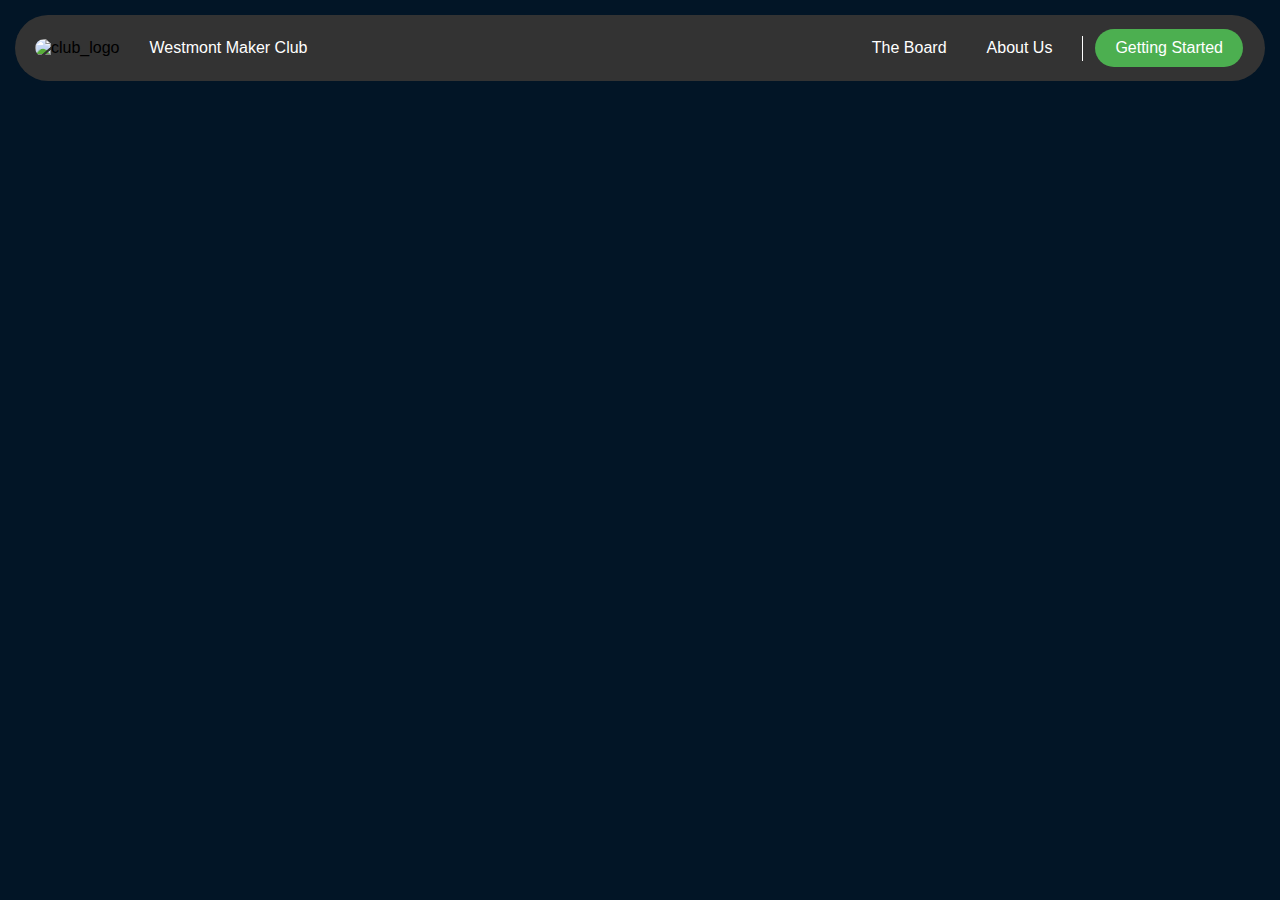
==== theBoard.html @ 5e8e6456 "Add files via upload" ====
<!DOCTYPE html>
<html lang="en">
<head>
    <meta charset="UTF-8">
    <meta name="viewport" content="width=device-width, initial-scale=1.0">
    <link rel="stylesheet" href="styles.css">
    <title>Document</title>
</head>
<body>
    <div class="navbar">
        <div class="mc_logo">
                <img src="images/mc_logo.png" alt="club_logo">
        </div>
        <a href="#home">Westmont Maker Club</a>
        <div class="navbar-right">
            <a href="theBoard.html">The Board</a>
            <a href="#about">About Us</a>
            <div class="vertical-line"></div>
            <button class="get-started-btn">Getting Started</button>
        </div>
    </div>
</body>
</html>
---- styles.css ----
body {
    font-family: "Work Sans", sans-serif;
    font-optical-sizing: auto;
    font-style: normal;
    background-color: rgb(2, 21, 38);
    margin: 0;
    padding: 0;
    box-sizing: border-box;
}

.navbar {
    overflow: hidden;
    background-color: #333;
    position: relative;
    padding: 10px 20px;
    border-radius: 50px;
    display: flex;
    justify-content: space-between;
    align-items: center;
    margin-top: 15px;
    margin-right: 15px;
    margin-left: 15px;
}

.mc_logo {
    display: flex;
    align-items: center;
    margin-right: 10px;
}

.mc_logo img {
    max-height: 50px; /* Adjust to fit the navbar's height */
    max-width: 100%; /* Ensure the image scales within the container */
    height: auto;
    border-radius: 50px;
}

.navbar a {
    color: white;
    text-align: center;
    padding: 14px 20px;
    text-decoration: none;
}

.navbar a:hover {
    color: #333;
    background-color: rgb(138, 147, 156);
}

.navbar .navbar-right {
    display: flex;
    align-items: center;
}

.navbar-right {
    display: flex;
    align-items: center;
    margin-left: auto; /* Ensure it aligns to the right */
}

.vertical-line {
    border-left: 1px solid white;
    height: 25px;
    margin: 0 10px;
}

.get-started-btn {
    background-color: #4CAF50; 
    color: white; 
    padding: 10px 20px; 
    text-align: center; 
    text-decoration: none; 
    display: inline-block; 
    font-size: 16px; 
    border-radius: 25px; 
    border: none; 
    cursor: pointer; 
    margin: 4px 2px;
}

.get-started-btn:hover {
    background-color: #45a049;
}

.hero-tag {
    margin-top: 300px;
    padding: 20px;
    text-align: center;
    font-size: 20px;
    color: aliceblue;
}


.hero-tag h1 {
    margin: 0;
    padding: 20px;
    font-size: 2em; /* Adjust as needed */
}

.phrase {
    margin-top: 100px;
    padding: 20px;
    text-align: center;
    font-size: 1.5em;
    color: aliceblue;
    font-weight: normal;
}

.order-now {
    background-color: #4CAF50; 
    color: white; 
    padding: 10px 20px;
    text-align: center; 
    text-decoration: none; 
    display: inline-block; 
    font-size: 16px; 
    border-radius: 25px; 
    border: none; 
    cursor: pointer; 
}

.order-now:hover {
    background-color: #ddd;
    color: black;
}

.image-container {
    display: flex;
    justify-content: space-between; 
    align-items: center;
    flex-wrap: nowrap; 
    padding: 20px;
    box-sizing: border-box;
    overflow-x: auto; 
    background-color: rgb(8, 131, 149);
}

.image-wrapper {
    flex-basis: 30%;
    max-height: 500px;
    margin: 10px;
    border-radius: 20px;
    box-shadow: 0 4px 8px rgba(0, 0, 0, 0.2);
    overflow: hidden;
    display: flex;
    align-items: center;
    justify-content: center;
}

.widget {
    width: 100%; 
    height: 100%; 
    object-fit: contain;
}

.card-container {
    display: grid;
    grid-template-columns: repeat(2, 1fr);
    gap: 20px;
    padding: 20px;
    box-sizing: border-box;
}

.card-v14 {
    display: flex;
    flex-direction: column;
    background-color: #333;
    box-shadow: 0 0 0 1px hsla(230, 13%, 9%, 0.05),
                0 0.3px 0.4px hsla(230, 13%, 9%, 0.02),
                0 0.9px 1.5px hsla(230, 13%, 9%, 0.045),
                0 3.5px 6px hsla(230, 13%, 9%, 0.09);
    border-radius: 0.375em;
    padding: 1rem;
    color: white;
    text-decoration: none;
    transition: 0.3s;
}

.card-v14:hover {
    box-shadow: 0 0 0 1px hsla(230, 13%, 9%, 0.05),
                0 0.9px 1.25px hsla(230, 13%, 9%, 0.025),
                0 3px 5px hsla(230, 13%, 9%, 0.05),
                0 12px 20px hsla(230, 13%, 9%, 0.09);
}

.card-v14__icon-wrapper {
    display: flex;
    align-items: center;
    justify-content: center;
    margin-bottom: 1rem;
    width: 50px;
    height: 50px;
    border-radius: 50%;
    background-color: hsla(342, 89%, 48%, 0.2);
}

.card-v14__icon {
    --size: 24px;
    color: hsl(342, 89%, 48%);
}

.card-v14__description,
.card-v14__link {
    font-size: 0.9375rem;
}

.card-v14__description {
    color: white;
    line-height: 1.58;
    margin: 0.75rem 0 1rem;
}

.card-v14__link {
    text-align: right;
    margin-top: auto;
    color: hsl(250, 84%, 54%);
}

.trust {
    justify-content: center;
    text-align: center;
    padding: 40px;
    color: white;
}

.custreviews {
    justify-content: center;
    text-align: center;
    padding: 40px;
    color: white;
}

.review-widget-container {
    display: flex;
    justify-content: center;
    align-items: center;
    margin: 20px;
    background-color: rgb(8, 131, 149); /* Adjust as needed */
}

.review-widget {
    margin-top: 50px;
    width: 300px;
    height: 300px; /* Increased height to accommodate text and image */
    position: relative;
    border-radius: 8px;
    text-align: center;
    align-items: center;
    justify-content: center;
}

.review {
    margin: 0 auto; /* Center horizontally */
    position: absolute;
    width: 100%; /* Adjust width to be relative to the container */
    max-width: 500px; /* Ensure it doesn't exceed a maximum width */
    height: 200px;
    opacity: 0;
    animation: fadeInOut 9s infinite;
    text-align: center;
    background-color: #333;
    padding: 20px 10px;
    border-radius: 8px;
    color: white;
    display: flex;
    flex-direction: column;
    justify-content: center;
    align-items: center;
}

.review img.review-image {
    width: 50px;
    height: 50px;
    border-radius: 50%;
    margin-bottom: 10px;
}

.review p {
    margin: 0;
    padding: 0 10px; /* Add padding to center text properly */
}

#review1 {
    animation-delay: 0s;
}

#review2 {
    animation-delay: 3s;
}

#review3 {
    animation-delay: 6s;
}

@keyframes fadeInOut {
    0%, 33.33%, 100% { opacity: 0; }
    11.11%, 22.22% { opacity: 1; }
}

.container {
    position: relative;
    width: 100%;
    text-align: center;
}

.border {
    margin: 0 auto;
    height: 800px;
    width: 1px;
    background-color: #fefcfc;
}

.text-left, .text-right, .textdl, .textdr, .textddl {
    position: absolute;
    max-width: 400px;
    color: aliceblue;
    font-size: 25px;
}


.text-left {
    top: 5%;
    left: 10%;
}


.text-right {
    top: 22%;
    right: 10%;
}


.textdl {
    top: 37%;
    left: 10%;
}


.textdr {
    top: 52%;
    right: 10%;
}


.textddl {
    top: 75%;
    left: 10%;
}


.n1, .n2, .n3, .n4, .n5 {
    position: absolute;
    max-width: 400px;
    color: aliceblue;
    font-size: 100px;
}

.n1 {
    top: 3.9%;
    left: 5%;
}


.n2 {
    top: 21%;
    right: 5%;
}


.n3 {
    top: 36%;
    left: 5%;
}


.n4 {
    top: 51%;
    right: 5%;
}


.n5 {
    top: 73%;
    left: 5%;
}

@media only screen and (max-width: 600px) {
    .navbar {
      margin: 10px 5px 0px 5px;
    }
  
    .content {
      padding: 0px;
      width: 300px;
    }
  
    .content h1 {
      font-size: 40px;
    }
  
    .nav-links {
      display: none;
    }
  
    header {
      display: none;
    }
  
    .sponsors {
      flex-direction: column;
      gap: 10px;
    }
  }
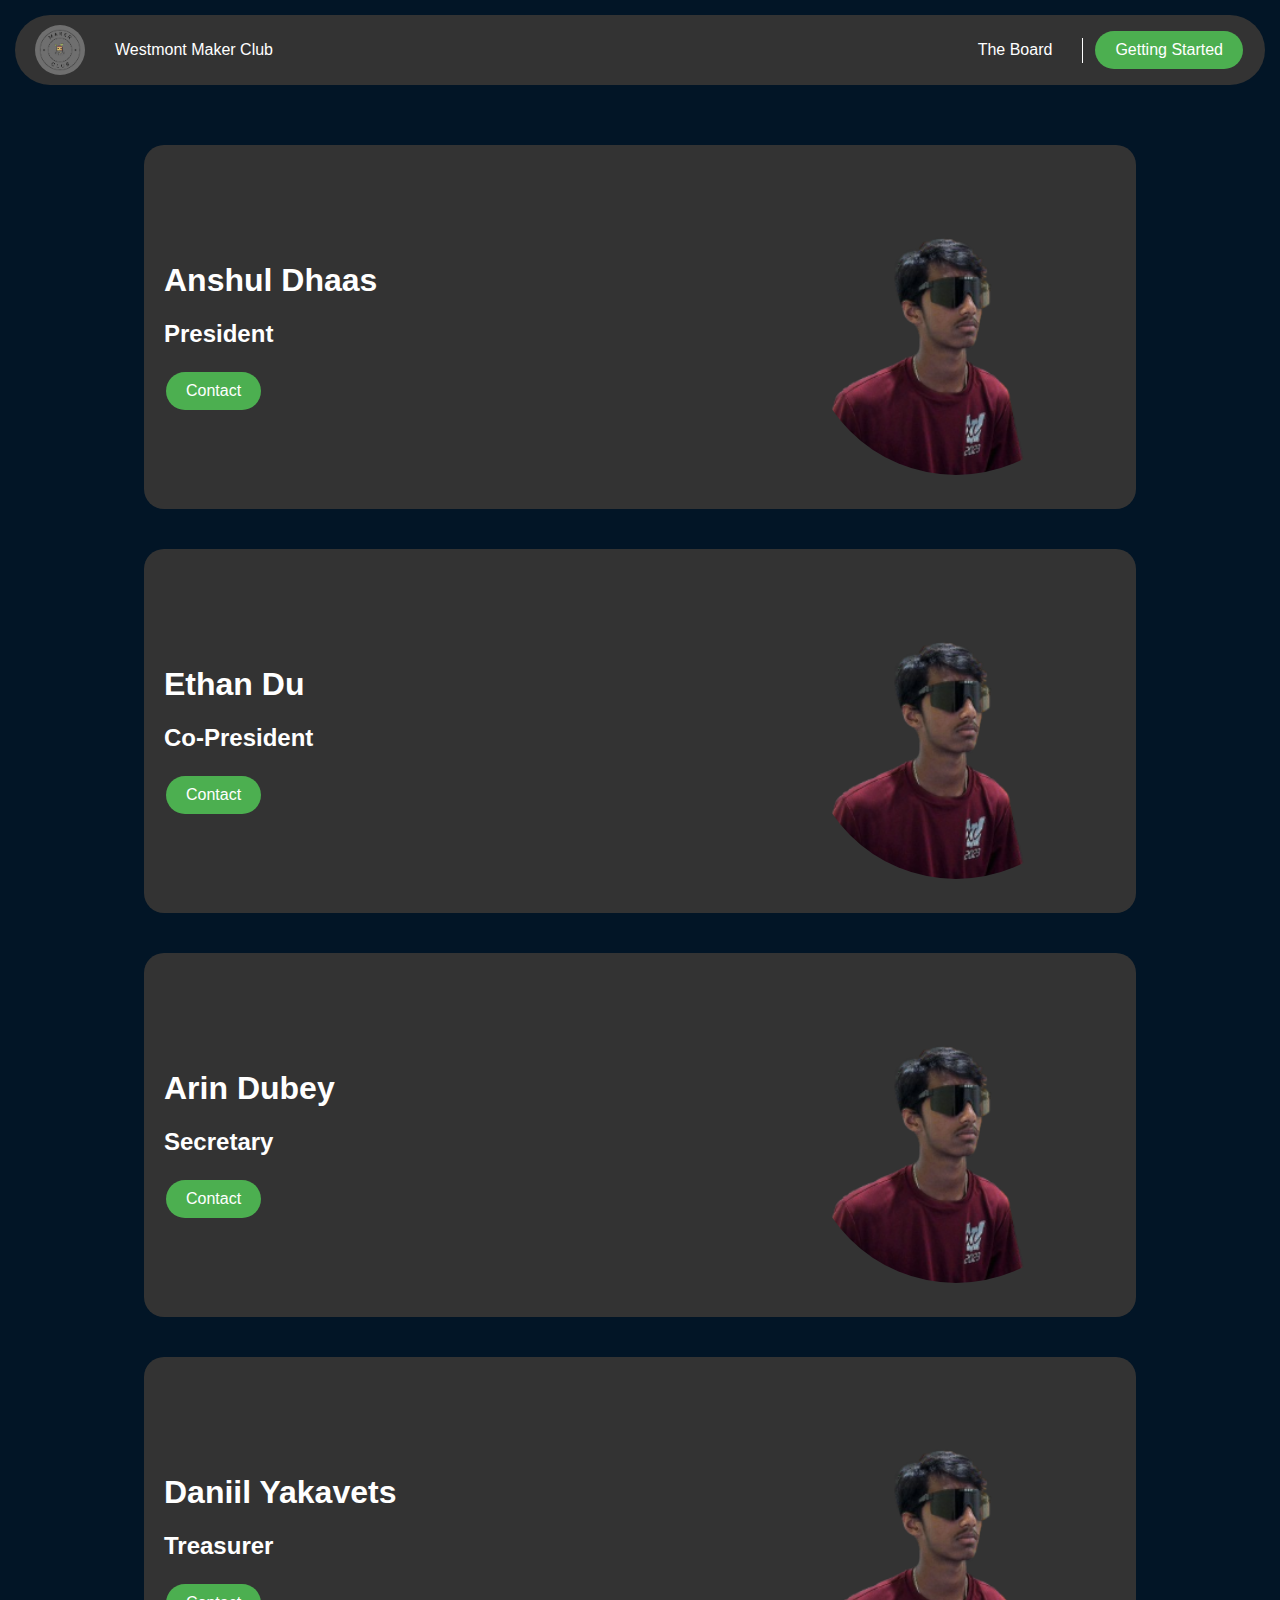
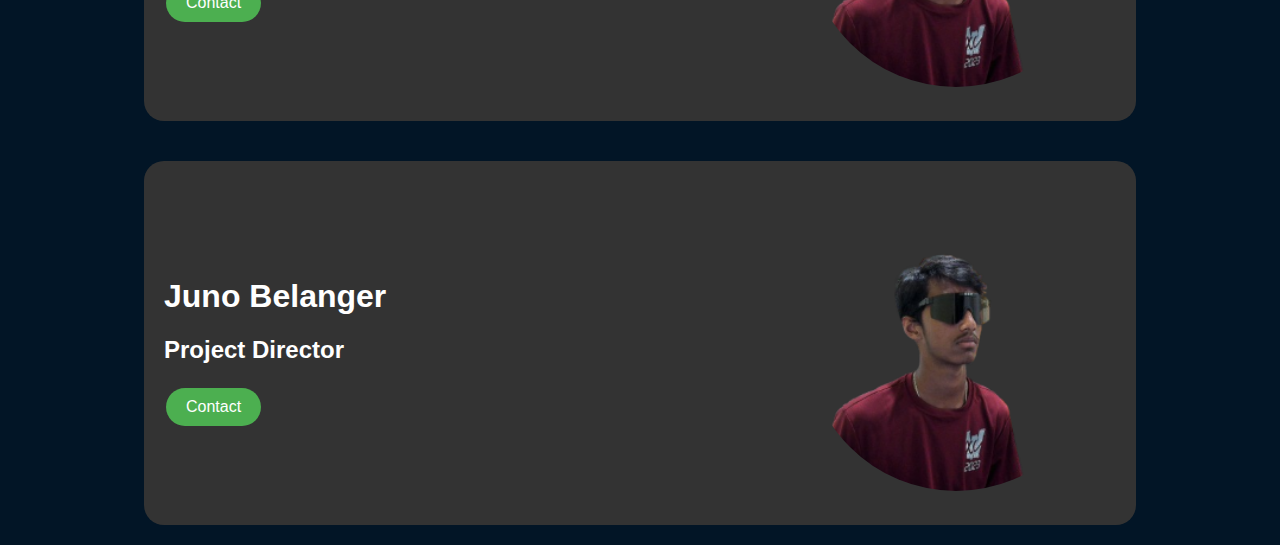
==== commit 1eeaa804: "final" ====
--- a/theBoard.html
+++ b/theBoard.html
@@ -4,20 +4,74 @@
     <meta charset="UTF-8">
     <meta name="viewport" content="width=device-width, initial-scale=1.0">
     <link rel="stylesheet" href="styles.css">
-    <title>Document</title>
+    <title>Contact Us</title>
+    <link rel="icon" type="image/png" href="images/mc_logo.png">
 </head>
 <body>
     <div class="navbar">
         <div class="mc_logo">
                 <img src="images/mc_logo.png" alt="club_logo">
         </div>
-        <a href="#home">Westmont Maker Club</a>
+        <a href="index.html">Westmont Maker Club</a>
         <div class="navbar-right">
             <a href="theBoard.html">The Board</a>
-            <a href="#about">About Us</a>
             <div class="vertical-line"></div>
-            <button class="get-started-btn">Getting Started</button>
+            <button onclick="openNewTab()" class="get-started-btn">Getting Started</button>
         </div>
     </div>
+    <div id="popup">Email copied to clipboard!</div>
+    <div class="memberContainer">
+        <div class="member">
+            <div class="memberDescription">
+                <h1>Anshul Dhaas</h1>
+                <h2>President</h2>
+                <button onclick="copyEmail1()">Contact</button>
+            </div>
+            <div class="profImg">
+                <img src="images/WIN_20240809_17_24_12_Pro-removebg-preview.png" alt="test">
+            </div>
+        </div>
+        <div class="member">
+            <div class="memberDescription">
+                <h1>Ethan Du</h1>
+                <h2>Co-President</h2>
+                <button onclick="copyEmail2()">Contact</button>
+            </div>
+            <div class="profImg">
+                <img src="images/WIN_20240809_17_24_12_Pro-removebg-preview.png" alt="test">
+            </div>
+        </div>
+        <div class="member">
+            <div class="memberDescription">
+                <h1>Arin Dubey</h1>
+                <h2>Secretary</h2>
+                <button onclick="copyEmail3()">Contact</button>
+            </div>
+            <div class="profImg">
+                <img src="images/WIN_20240809_17_24_12_Pro-removebg-preview.png" alt="test">
+            </div>
+        </div>
+        <div class="member">
+            <div class="memberDescription">
+                <h1>Daniil Yakavets</h1>
+                <h2>Treasurer</h2>
+                <button onclick="copyEmail4()">Contact</button>
+            </div>
+            <div class="profImg">
+                <img src="images/WIN_20240809_17_24_12_Pro-removebg-preview.png" alt="test">
+            </div>
+        </div>
+        <div class="member">
+            <div class="memberDescription">
+                <h1>Juno Belanger</h1>
+                <h2>Project Director</h2>
+                <button onclick="copyEmail5()">Contact</button>
+            </div>
+            <div class="profImg">
+                <img src="images/WIN_20240809_17_24_12_Pro-removebg-preview.png" alt="test">
+            </div>
+        </div>
+    </div>
+    <script src="contact.js"></script>
 </body>
 </html>--- a/styles.css
+++ b/styles.css
@@ -382,6 +382,93 @@
 .n5 {
     top: 73%;
     left: 5%;
+}
+
+.memberContainer {
+    justify-content: center;
+    align-items: center;
+    flex-wrap: wrap;
+    gap: 20px;
+    padding: 20px;
+    box-sizing: border-box;
+    background-color: rgb(2,21,38);
+}
+
+.member {
+    display: flex; /* Changed from block to flex */
+    justify-content: space-between; /* Ensure content is spread out */
+    align-items: center;
+    flex-wrap: wrap;
+    gap: 20px;
+    padding: 20px;
+    box-sizing: border-box;
+    background-color: #333;
+    margin-left: 10%;
+    margin-right: 10%;
+    border-radius: 20px;
+    margin-top: 40px;
+}
+
+.memberDescription {
+    display: inline-block;
+    text-align: left; /* Adjusted text alignment */
+}
+
+.member h1, h2 {
+    color: white;
+}
+
+.profImg {
+    margin-left: auto; /* This pushes the image to the far right */
+}
+
+.profImg img {
+    width: 300px;
+    height: 300px;
+    border-radius: 50%;
+    margin: 10px;
+    object-fit: cover;
+}
+
+.member button {
+    background-color: #4CAF50; 
+    color: white; 
+    padding: 10px 20px; 
+    text-align: center; 
+    text-decoration: none; 
+    display: inline-block; 
+    font-size: 16px; 
+    border-radius: 25px; 
+    border: none; 
+    cursor: pointer; 
+    margin: 4px 2px;
+}
+
+#popup {
+    visibility: hidden;
+    width: 50%;
+    background-color: rgb(12,131,149);
+    color: #fff;
+    text-align: center;
+    border-radius: 5px;
+    padding: 10px;
+    position: fixed;
+    z-index: 1;
+    bottom: 30px;
+    right: 30px;
+    font-size: 16px;
+}
+
+#popup.show {
+    visibility: visible;
+    animation: fadeInOut 3s ease-in-out;
+}
+
+@keyframes fadeInOut {
+    0% { opacity: 0; }
+    10% { opacity: 1; }
+    90% { opacity: 1; }
+    100% { opacity: 0; }
 }
 
 @media only screen and (max-width: 600px) {
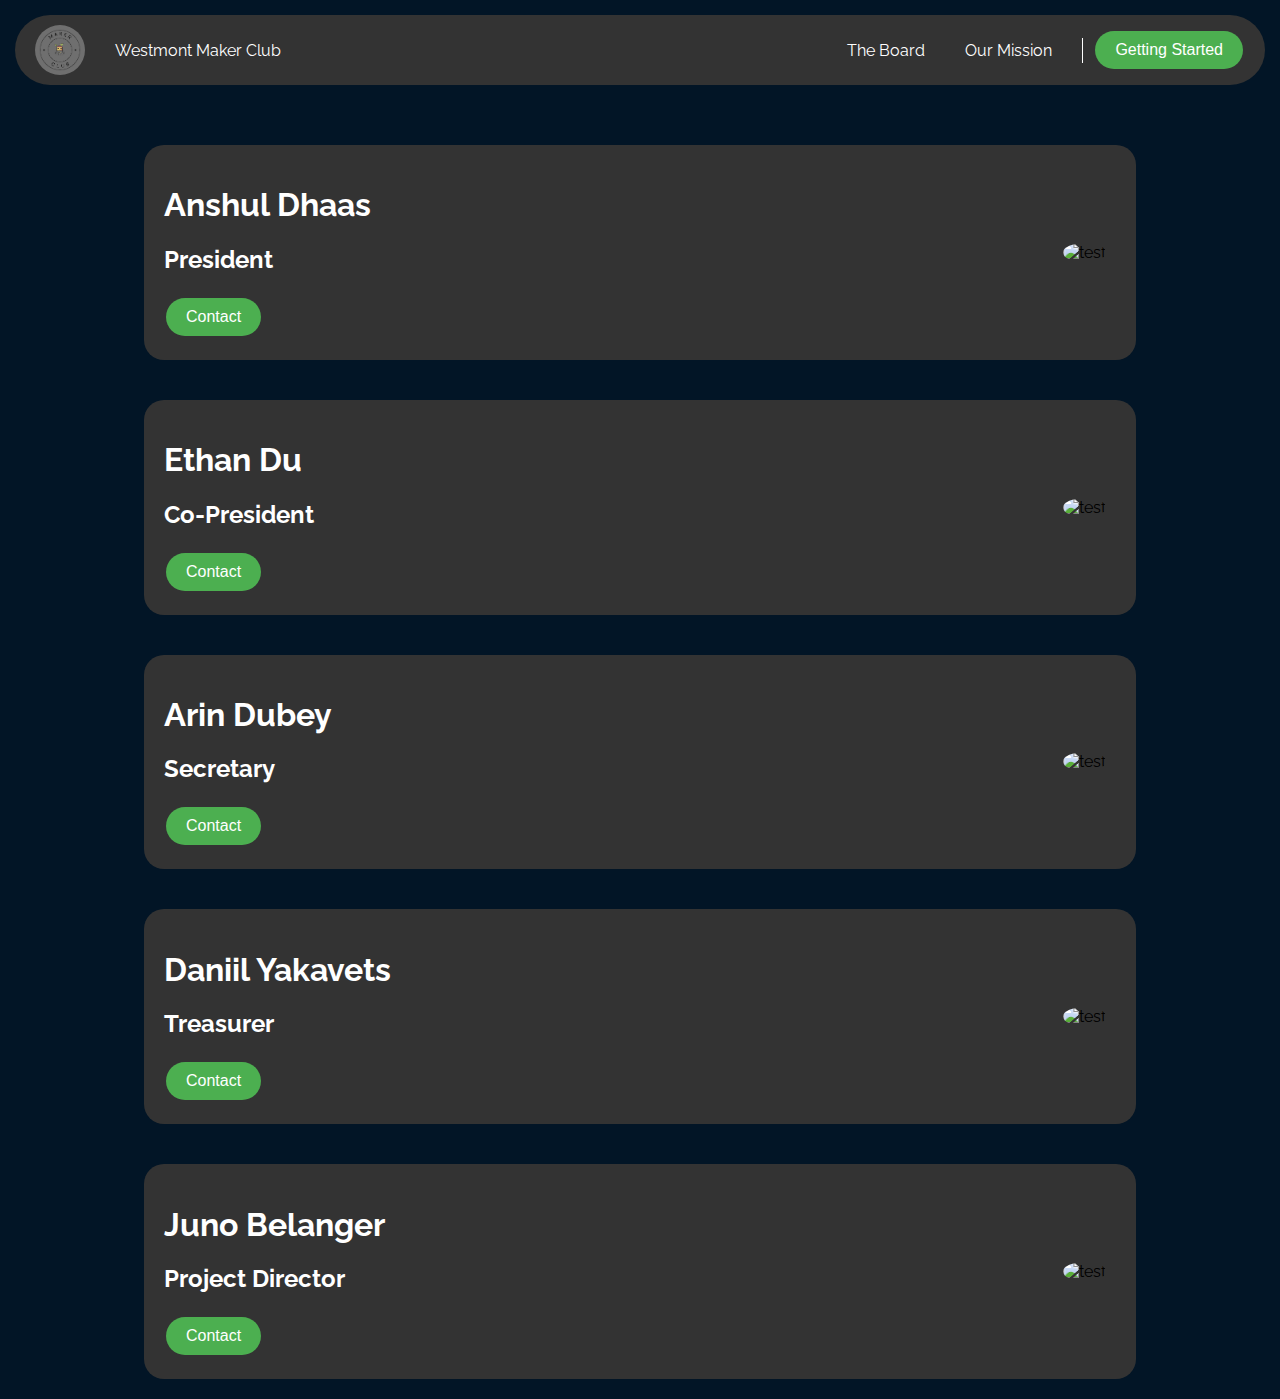
==== commit 6f03e0f7: "final" ====
--- a/theBoard.html
+++ b/theBoard.html
@@ -6,6 +6,10 @@
     <link rel="stylesheet" href="styles.css">
     <title>Contact Us</title>
     <link rel="icon" type="image/png" href="images/mc_logo.png">
+    <link rel="preconnect" href="https://fonts.googleapis.com">
+    <link rel="preconnect" href="https://fonts.gstatic.com" crossorigin>
+    <link href="https://fonts.googleapis.com/css2?family=Raleway:ital,wght@0,100..900;1,100..900&display=swap" rel="stylesheet">
+</head>
 </head>
 <body>
     <div class="navbar">
@@ -15,6 +19,7 @@
         <a href="index.html">Westmont Maker Club</a>
         <div class="navbar-right">
             <a href="theBoard.html">The Board</a>
+            <a href="ourmission.html">Our Mission</a>
             <div class="vertical-line"></div>
             <button onclick="openNewTab()" class="get-started-btn">Getting Started</button>
         </div>
@@ -28,7 +33,7 @@
                 <button onclick="copyEmail1()">Contact</button>
             </div>
             <div class="profImg">
-                <img src="images/WIN_20240809_17_24_12_Pro-removebg-preview.png" alt="test">
+                <img src="https://cdn.pixabay.com/photo/2015/10/05/22/37/blank-profile-picture-973460_960_720.png" alt="test">
             </div>
         </div>
         <div class="member">
@@ -38,7 +43,7 @@
                 <button onclick="copyEmail2()">Contact</button>
             </div>
             <div class="profImg">
-                <img src="images/WIN_20240809_17_24_12_Pro-removebg-preview.png" alt="test">
+                <img src="https://cdn.pixabay.com/photo/2015/10/05/22/37/blank-profile-picture-973460_960_720.png" alt="test">
             </div>
         </div>
         <div class="member">
@@ -48,7 +53,7 @@
                 <button onclick="copyEmail3()">Contact</button>
             </div>
             <div class="profImg">
-                <img src="images/WIN_20240809_17_24_12_Pro-removebg-preview.png" alt="test">
+                <img src="https://cdn.pixabay.com/photo/2015/10/05/22/37/blank-profile-picture-973460_960_720.png" alt="test">
             </div>
         </div>
         <div class="member">
@@ -58,7 +63,7 @@
                 <button onclick="copyEmail4()">Contact</button>
             </div>
             <div class="profImg">
-                <img src="images/WIN_20240809_17_24_12_Pro-removebg-preview.png" alt="test">
+                <img src="https://cdn.pixabay.com/photo/2015/10/05/22/37/blank-profile-picture-973460_960_720.png" alt="test">
             </div>
         </div>
         <div class="member">
@@ -68,7 +73,7 @@
                 <button onclick="copyEmail5()">Contact</button>
             </div>
             <div class="profImg">
-                <img src="images/WIN_20240809_17_24_12_Pro-removebg-preview.png" alt="test">
+                <img src="https://cdn.pixabay.com/photo/2015/10/05/22/37/blank-profile-picture-973460_960_720.png" alt="test">
             </div>
         </div>
     </div>
--- a/styles.css
+++ b/styles.css
@@ -1,11 +1,12 @@
 body {
-    font-family: "Work Sans", sans-serif;
+    font-family: "Raleway", sans-serif;
     font-optical-sizing: auto;
     font-style: normal;
     background-color: rgb(2, 21, 38);
     margin: 0;
     padding: 0;
     box-sizing: border-box;
+
 }
 
 .navbar {
@@ -498,3 +499,23 @@
       gap: 10px;
     }
   }
+
+  .ourMissionContainer {
+    margin-top: 45px;
+    background-color: #333;
+    padding: 50px;
+    margin-left: 10%;
+    margin-right: 10%;
+    border-radius: 8px;
+    box-shadow: black 7px 7px 7px;
+  }
+
+  .ourMissionContainer h1 {
+    color: white;
+    text-align: center;
+  }
+
+  .ourMissionContainer h2 {
+    color: white;
+    text-align: center;
+  }
